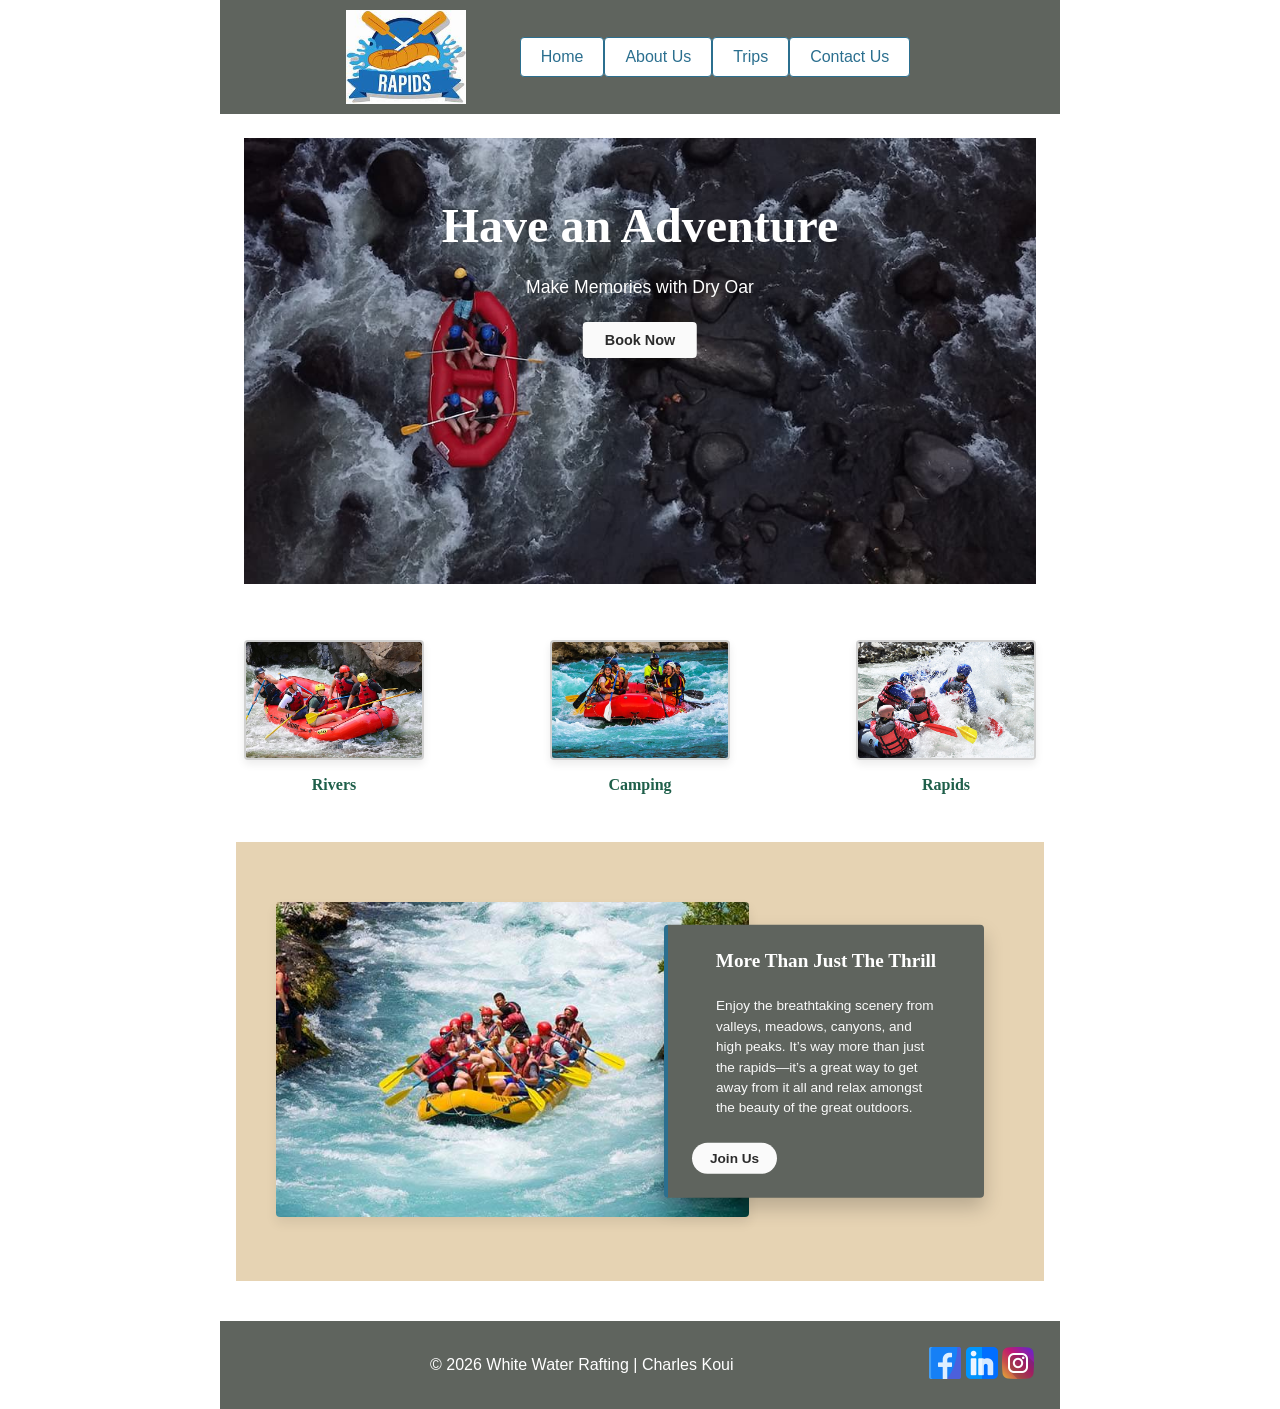
==== wwr/index.html @ e3f069a6 "home page added" ====
<!DOCTYPE html>
<html lang="en">

<head>
    <meta charset="UTF-8">
    <meta name="viewport" content="width=device-width, initial-scale=1.0">
    <title>Home | White Water Rafting</title>

    <meta name="description"
      content="Experience unforgettable white water rafting adventures. Explore rivers, rapids, and camping trips with Dry Oar—where thrill meets breathtaking scenery.">
    <meta name="author" content="Charles Koui">
    <link rel="stylesheet" href="styles/rafting.css">
</head>

<body>

    <header>
        <img src="images/logo.jpeg" alt="White Water Rafting Logo">

        <nav>
            <ul class="navigation">
                <li><a href="index.html">Home</a></li>
                <li><a href="about.html">About Us</a></li>
                <li><a href="trips.html">Trips</a></li>
                <li><a href="contact.html">Contact Us</a></li>
            </ul>
        </nav>
    </header>

    <main>

        <section class="hero hero-home">
            <img src="images/hero.jpg" alt="Group white water rafting through rapids">

            <div class="hero-content">
                <h1>Have an Adventure</h1>
                <p>Make Memories with Dry Oar</p>
                <a href="trips.html" class="btn-primary">Book Now</a>
            </div>
        </section>

        <!-- FEATURES -->
        <section class="features">
            <div class="feature">
                <img src="images/adventure2.jpg" alt="Scenic river">
                <h3>Rivers</h3>
            </div>

            <div class="feature">
                <img src="images/adventure3.jpg" alt="Mountain camping">
                <h3>Camping</h3>
            </div>

            <div class="feature">
                <img src="images/adventure4.jpg" alt="White water rapids">
                <h3>Rapids</h3>
            </div>
        </section>

        <!-- PROMO SECTION -->
        <section class="promo">
            <div class="promo-image">
                <img src="images/adventure5.jpg" alt="Mountain valley scenery">
            </div>

            <div class="promo-card">
                <h2>More Than Just The Thrill</h2>
                <p>
                    Enjoy the breathtaking scenery from valleys, meadows, canyons, and
                    high peaks. It’s way more than just the rapids—it’s a great way to get
                    away from it all and relax amongst the beauty of the great outdoors.
                </p>
                <a href="contact.html" class="btn-secondary">Join Us</a>
            </div>
        </section>


    </main>

    <footer>
        <p>
            © 2026 White Water Rafting | Charles Koui
        </p>

        <nav class="socialmedia">
            <a href="https://facebook.com">
                <img src="images/facebook.png" alt="Facebook">
            </a>
            <a href="https://linkedin.com">
                <img src="images/linkedin.png" alt="LinkedIn">
            </a>
            <a href="https://instagram.com">
                <img src="images/instagram.png" alt="Instagram">
            </a>
        </nav>
    </footer>

</body>

</html>
---- wwr/styles/rafting.css ----
/* ================================
   CSS Variables
   ================================ */
:root {
    /* Fonts */
    --heading-font: "Georgia", "Times New Roman", serif;
    --body-font: "Roboto", "Helvetica Neue", Arial, sans-serif;

    /* Color Scheme */
    --primary-color: #1f5f4a;
    /* Forest Green */
    --secondary-color: #5f645e;
    /* Darker River Stone Grey */
    --accent-color: #2b6f8f;
    /* Darker Sky Blue */

    --background-color: #ffffff;
    --text-color: #2b2b2b;

    /* Neutrals */
    --white: #ffffff;
    --black: #000000;
    --border-light: #cfcfcf;
    --border-medium: #d1d1d1;
    --text-muted: #222222;
    --other-color: #fafafa;

    /* Shadows */
    --shadow-soft: #00000014;
    --shadow-medium: #00000033;
    --shadow-hard: #00000026;
}

/* ================================
   CSS Reset (Box Model)
   ================================ */
* {
    margin: 0;
    padding: 0;
    box-sizing: border-box;
}

/* ================================
   Global Styles
   ================================ */
body {
    font-family: var(--body-font);
    color: var(--text-color);
    background-color: var(--background-color);
}

/* ================================
   Page Width & Centering
   ================================ */
header,
main,
footer {
    width: 840px;
    margin: 0 auto;
}

/* ================================
   Headings
   ================================ */
h1,
h2 {
    font-family: var(--heading-font);
}

/* ================================
   Basic Spacing
   ================================ */
nav,
p,
section,
article {
    margin: 16px;
    padding: 8px;
}

header {
    display: grid;
    grid-template-columns: auto auto;
    justify-content: center;
    align-items: center;
    color: var(--background-color);
    background-color: var(--secondary-color);
    padding: 10px;
    gap: 30px;
}

header img {
    width: 120px;
    height: auto;
}

.navigation {
    display: flex;
    list-style: none;
    margin: 0;
    padding: 0;
}

.navigation a {
    display: block;
    padding: 10px 20px;
    text-decoration: none;
    color: var(--accent-color);
    background-color: var(--background-color);
    border: 1px solid var(--accent-color);
    border-radius: 4px;
    transition: background-color 0.3s;
}

.navigation a:hover {
    background-color: var(--primary-color);
    color: var(--white);
}

.history {
    margin: 40px 16px;
}

section h2 {
    text-align: center;
    margin-bottom: 20px;
    font-size: 2em;
}

.history-content {
    display: grid;
    grid-template-columns: 1fr 1fr 1fr;
    gap: 20px;
    align-items: center;
}

.history-content p {
    margin: 0;
    line-height: 1.6;
}

.history-content img {
    grid-column: 2;
    grid-row: 1 / 3;
    width: 100%;
    height: auto;
    border-radius: 8px;
    box-shadow: 0 4px 8px var(--shadow-medium);
}

/* Adventures Section Layout */
.adventures {
    margin: 40px 16px;
}

.adventures h2 {
    text-align: center;
    margin-bottom: 20px;
    font-size: 2em;
}

.adventure-gallery {
    display: flex;
    justify-content: space-between;
    gap: 10px;
}

.adventure-gallery figure {
    flex: 1;
    margin: 0;
    text-align: center;
}

.adventure-gallery img {
    width: 100%;
    height: 150px;
    object-fit: cover;
    border-radius: 8px;
    box-shadow: 0 2px 6px var(--shadow-hard);
}

.adventure-gallery figcaption {
    margin-top: 8px;
    font-size: 0.9em;
    color: var(--primary-color);
    font-weight: bold;
}

/* ================================
   Footer Social Media Links
   ================================ */
.socialmedia a {
    text-decoration: none;
}

.socialmedia img {
    width: 32px;
    height: auto;
}

/* ================================
   Hero Section
   ================================ */
.hero {
    position: relative;
}

.hero img {
    display: block;
    width: 100%;
    height: auto;
}

.hero-about h1 {
    position: absolute;
    top: 20px;
    width: 100%;
    padding: 16px;
    text-align: center;
    background-color: var(--accent-color);
    color: var(--white);
    opacity: 0.85;
}

.hero-about article {
    position: absolute;
    bottom: 32px;
    left: 50%;
    transform: translateX(-50%);
    width: 85%;
    padding: 16px;
    background-color: var(--secondary-color);
    color: var(--background-color);
    border-radius: 4px;
    display: flex;
    gap: 16px;
    align-items: center;
}

.hero-about article img {
    width: 125px;
    border: 2px solid var(--background-color);
    box-shadow: 0 2px 6px var(--shadow-medium);
}

.hero-home .hero-content {
    position: absolute;
    top: 32%;
    left: 50%;
    transform: translate(-50%, -50%);
    text-align: center;
    color: var(--white);
}

.hero-home h1 {
    font-family: var(--heading-font);
    font-size: 3em;
    margin-bottom: 10px;
    text-shadow: 0 4px 10px var(--shadow-hard);
}

.hero-home p {
    font-size: 1.1em;
    margin-bottom: 16px;
    text-shadow: 0 2px 6px var(--shadow-medium);
}

/* Footer Styles */
footer {
    display: flex;
    justify-content: space-between;
    align-items: center;
    background-color: var(--secondary-color);
    color: var(--white);
    padding: 2px;
    margin-top: 40px;
}

footer p {
    text-align: center;
    margin-left: 200px;

}

/* ================================
   Contact Page – Main Content
   ================================ */

.contact-info {
    text-align: center;
    margin: 32px 16px 16px;
}

.contact-info h1 {
    position: static;
    background: none;
    padding: 0;
    margin-bottom: 8px;
    font-size: 2.5em;
    color: var(--black);
}

.company-details address {
    font-style: normal;
    line-height: 1.5;
    font-size: 1em;
}

.company-details a {
    color: var(--primary-color);
    text-decoration: none;
}

/* Layout */
.contact-layout {
    display: grid;
    grid-template-columns: 1fr 1.2fr;
    gap: 24px;
    margin: 32px 16px;
    align-items: start;
}

/* Map */
.map-container {
    display: flex;
    justify-content: center;
}

.map-container iframe {
    max-width: 320px;
    height: 260px;
    border-radius: 4px;
}

/* Form */
.contact-form {
    background-color: var(--background-color);
    padding: 24px;
    border-radius: 10px;
    border: 1px solid var(--border-light);
    box-shadow: 0 10px 25px var(--shadow-soft);
}

.contact-form fieldset {
    border: 1px solid var(--border-medium);
    border-radius: 6px;
    padding: 16px 18px;
    margin-bottom: 18px;
}

.contact-form legend {
    font-size: 1.1em;
    font-weight: 600;
    padding: 0 10px;
    color: var(--text-muted);
}

/* Name / Email */
.contact-form fieldset.column1 {
    display: grid;
    grid-template-columns: 110px 1fr;
    gap: 10px 14px;
    align-items: center;
}

/* Message Purpose */
.contact-form fieldset.column2 {
    display: grid;
    grid-template-columns: 140px 1fr;
    align-items: start;
}

.contact-form fieldset.column2 legend {
    grid-column: 1 / -1;
}

.contact-form fieldset.column2 label {
    grid-column: 2;
    display: flex;
    align-items: center;
    gap: 8px;
    margin-bottom: 8px;
    font-size: 0.95em;
}

/* Inputs */
.contact-form input[type="text"],
.contact-form input[type="email"],
.contact-form textarea {
    width: 100%;
    padding: 10px 12px;
    font-size: 0.95em;
    border-radius: 6px;
    border: 1px solid var(--border-light);
    background-color: var(--light-gray);
}

.contact-form textarea {
    min-height: 120px;
    resize: vertical;
}

/* Radio & Checkbox */
.contact-form input[type="radio"],
.contact-form input[type="checkbox"] {
    width: 18px;
    height: 18px;
    accent-color: var(--accent-color);
}

/* Newsletter */
.contact-form fieldset:last-of-type label {
    display: flex;
    align-items: center;
    gap: 10px;
    font-size: 0.9em;
}

/* Button */
.contact-form button {
    width: 100%;
    padding: 14px;
    margin-top: 10px;
    font-size: 1.05em;
    font-weight: 600;
    color: var(--white);
    background-color: var(--primary-color);
    border: none;
    border-radius: 8px;
    cursor: pointer;
    transition: transform 0.2s ease, box-shadow 0.2s ease;
}

.contact-form button:hover {
    background-color: var(--accent-color);
    transform: translateY(-2px);
    box-shadow: 0 8px 16px var(--shadow-medium);
}

.contact-form button:focus-visible {
    outline: 3px solid var(--accent-color);
    outline-offset: 3px;
}

/* Employees */
.employees {
    margin: 40px 16px;
}

.employees h2 {
    text-align: center;
    margin-bottom: 24px;
}

.employee-profiles {
    display: flex;
    justify-content: space-between;
    gap: 20px;
}

.employee-profiles img {
    width: 140px;
    height: 140px;
    border-radius: 4px;
}

.btn-primary {
    display: inline-block;
    padding: 10px 22px;
    background-color: var(--other-color);
    color: var(--text-color);
    text-decoration: none;
    border-radius: 4px;
    font-size: 0.9em;
    font-weight: 600;
    transition: transform 0.2s ease, box-shadow 0.2s ease;
}

.btn-primary:hover {
    transform: translateY(-2px);
    box-shadow: 0 6px 12px var(--shadow-medium);
}

/* ==============================
   FEATURES SECTION
   ============================== */
.features {
    display: flex;
    justify-content: space-between;
    margin: 40px 16px;
    text-align: center;
    overflow: hidden;
}

.feature img {
    width: 180px;
    height: 120px;
    object-fit: cover;
    border-radius: 4px;
    border: 2px solid var(--border-medium);
    box-shadow: 0 4px 8px var(--shadow-soft);
    transition: transform 0.35s ease, box-shadow 0.35s ease;
}

.feature h3 {
    margin-top: 12px;
    font-size: 1em;
    color: var(--primary-color);
    font-family: var(--heading-font);
}

.feature:hover img {
    transform: scale(1.08);
    box-shadow: 0 12px 24px var(--shadow-medium);
}

/* ==============================
   PROMO SECTION
   ============================== */
.promo {
    position: relative;
    background-color: #e6d3b3;
    /* matches reference */
    padding: 60px 40px;
    margin: 40px 16px;
}

/* Image container */
.promo-image img {
    width: 65%;
    border-radius: 4px;
    box-shadow: 0 6px 12px var(--shadow-soft);
}

/* Overlapping card */
.promo-card {
    position: absolute;
    top: 50%;
    right: 60px;
    transform: translateY(-50%);
    width: 320px;

    background-color: var(--secondary-color);
    color: var(--white);
    padding: 24px;
    border-radius: 4px;

    box-shadow: 0 10px 20px var(--shadow-medium);
    border-left: 4px solid var(--accent-color);
}

/* Text */
.promo-card h2 {
    font-family: var(--heading-font);
    font-size: 1.2em;
    margin-bottom: 12px;
    line-height: 1.2;
}

.promo-card p {
    font-size: 0.85em;
    margin-bottom: 16px;
    line-height: 1.5;
    color: var(--other-color);
}

/* Button */
.btn-secondary {
    display: inline-block;
    padding: 8px 18px;
    background-color: var(--other-color);
    color: var(--text-color);
    text-decoration: none;
    border-radius: 20px;
    font-size: 0.85em;
    font-weight: 600;

    transition: transform 0.2s ease, box-shadow 0.2s ease;
}

.promo-card .btn-secondary:hover {
    transform: translateY(-2px);
    box-shadow: 0 6px 12px var(--shadow-soft);
}
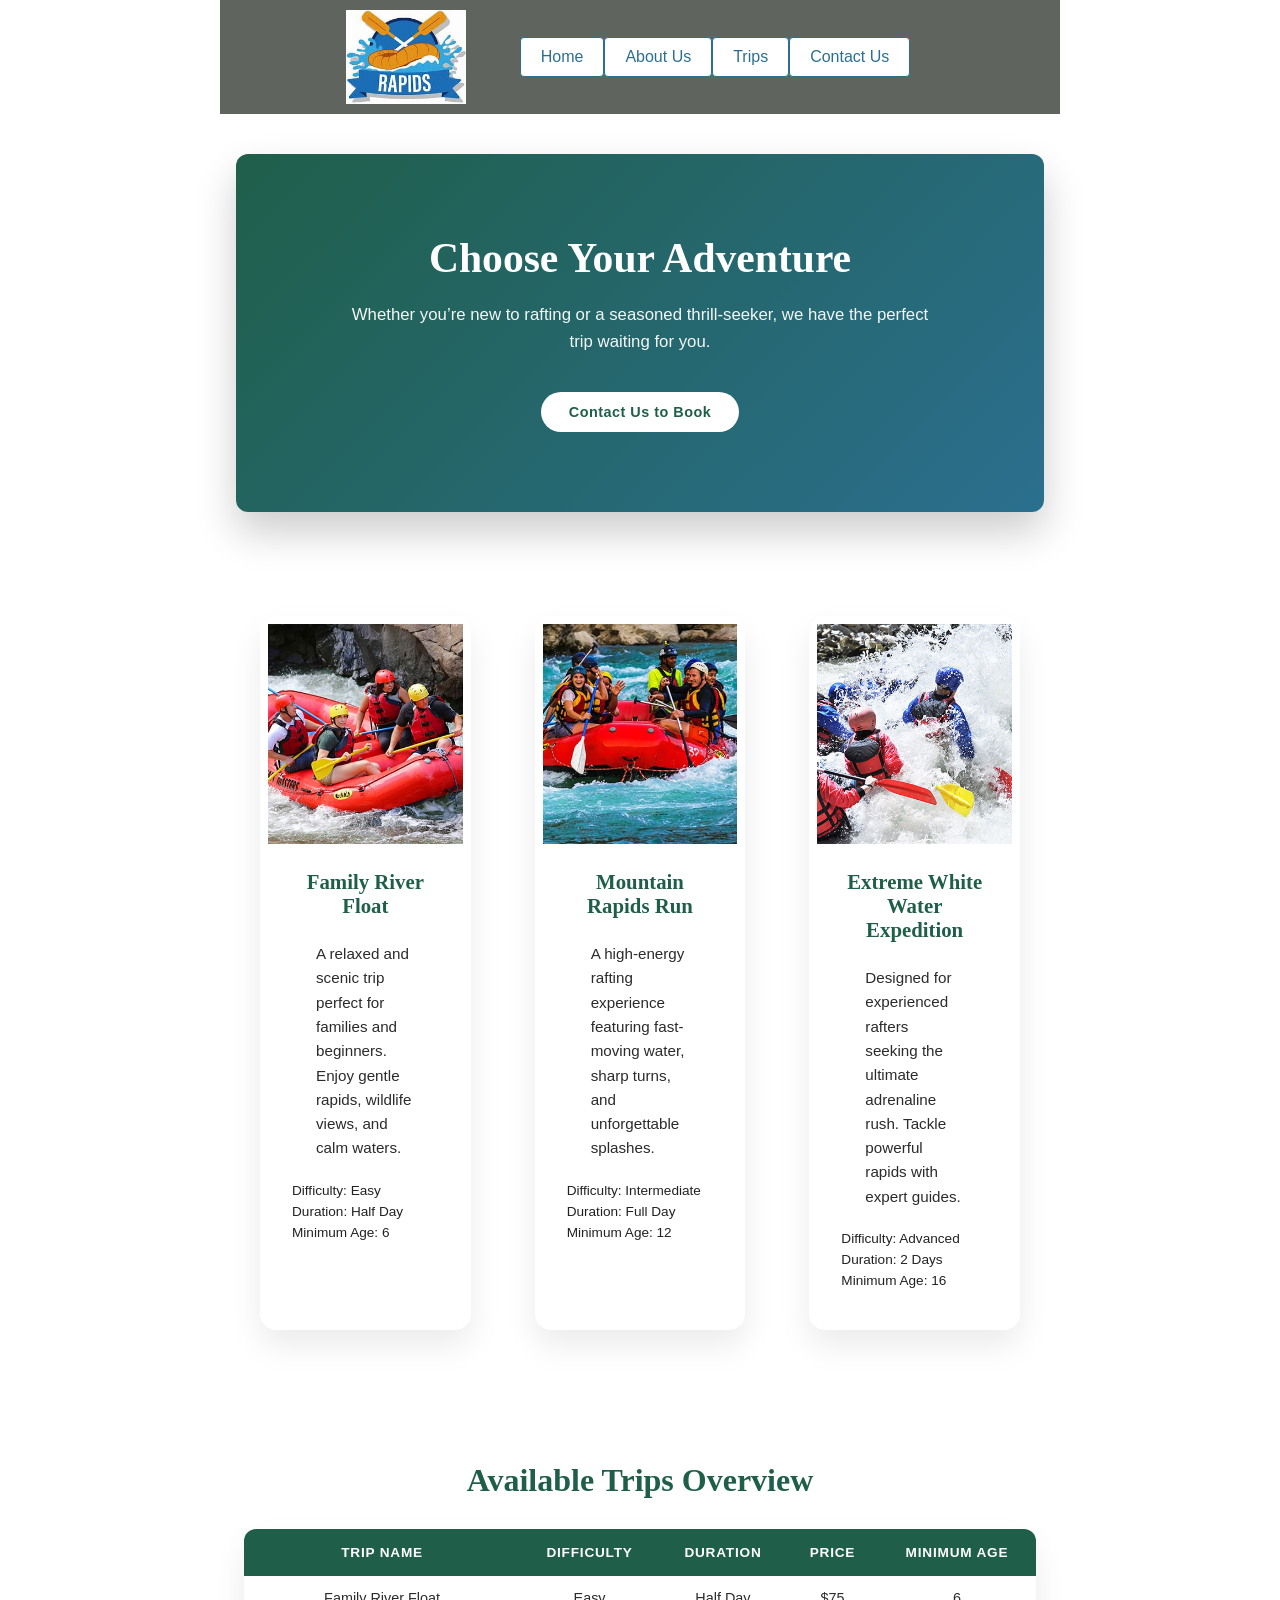
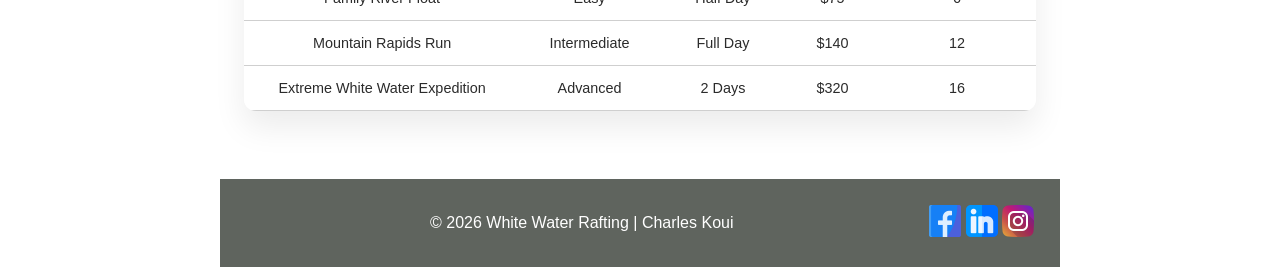
==== commit bf681580: "trips page added" ====
--- a/wwr/index.html
+++ b/wwr/index.html
@@ -4,10 +4,10 @@
 <head>
     <meta charset="UTF-8">
     <meta name="viewport" content="width=device-width, initial-scale=1.0">
-    <title>Home | White Water Rafting</title>
+    <title>Trips | White Water Rafting</title>
 
     <meta name="description"
-      content="Experience unforgettable white water rafting adventures. Explore rivers, rapids, and camping trips with Dry Oar—where thrill meets breathtaking scenery.">
+      content="Explore our white water rafting trips—from beginner-friendly rivers to adrenaline-filled rapids. Find trip details, pricing, and available adventures.">
     <meta name="author" content="Charles Koui">
     <link rel="stylesheet" href="styles/rafting.css">
 </head>
@@ -29,51 +29,108 @@
 
     <main>
 
-        <section class="hero hero-home">
-            <img src="images/hero.jpg" alt="Group white water rafting through rapids">
-
-            <div class="hero-content">
-                <h1>Have an Adventure</h1>
-                <p>Make Memories with Dry Oar</p>
-                <a href="trips.html" class="btn-primary">Book Now</a>
-            </div>
+        <!-- CALL TO ACTION -->
+        <section class="trips-cta">
+            <h1>Choose Your Adventure</h1>
+            <p>
+                Whether you’re new to rafting or a seasoned thrill-seeker, we have the perfect
+                trip waiting for you.
+            </p>
+            <a href="contact.html" class="btn-primary">Contact Us to Book</a>
         </section>
 
-        <!-- FEATURES -->
-        <section class="features">
-            <div class="feature">
-                <img src="images/adventure2.jpg" alt="Scenic river">
-                <h3>Rivers</h3>
-            </div>
+        <!-- TRIP DESCRIPTIONS -->
+        <section class="trip-cards">
 
-            <div class="feature">
-                <img src="images/adventure3.jpg" alt="Mountain camping">
-                <h3>Camping</h3>
-            </div>
+            <article class="trip-card">
+                <img src="images/adventure2.jpg" alt="Calm river rafting trip">
+                <div class="trip-info">
+                    <h2>Family River Float</h2>
+                    <p>
+                        A relaxed and scenic trip perfect for families and beginners.
+                        Enjoy gentle rapids, wildlife views, and calm waters.
+                    </p>
+                    <ul>
+                        <li>Difficulty: Easy</li>
+                        <li>Duration: Half Day</li>
+                        <li>Minimum Age: 6</li>
+                    </ul>
+                </div>
+            </article>
 
-            <div class="feature">
-                <img src="images/adventure4.jpg" alt="White water rapids">
-                <h3>Rapids</h3>
-            </div>
+            <article class="trip-card">
+                <img src="images/adventure3.jpg" alt="Mountain rafting adventure">
+                <div class="trip-info">
+                    <h2>Mountain Rapids Run</h2>
+                    <p>
+                        A high-energy rafting experience featuring fast-moving water,
+                        sharp turns, and unforgettable splashes.
+                    </p>
+                    <ul>
+                        <li>Difficulty: Intermediate</li>
+                        <li>Duration: Full Day</li>
+                        <li>Minimum Age: 12</li>
+                    </ul>
+                </div>
+            </article>
+
+            <article class="trip-card">
+                <img src="images/adventure4.jpg" alt="Extreme white water rafting">
+                <div class="trip-info">
+                    <h2>Extreme White Water Expedition</h2>
+                    <p>
+                        Designed for experienced rafters seeking the ultimate adrenaline rush.
+                        Tackle powerful rapids with expert guides.
+                    </p>
+                    <ul>
+                        <li>Difficulty: Advanced</li>
+                        <li>Duration: 2 Days</li>
+                        <li>Minimum Age: 16</li>
+                    </ul>
+                </div>
+            </article>
+
         </section>
 
-        <!-- PROMO SECTION -->
-        <section class="promo">
-            <div class="promo-image">
-                <img src="images/adventure5.jpg" alt="Mountain valley scenery">
-            </div>
+        <!-- TRIPS TABLE -->
+        <section class="trip-table-section">
+            <h2>Available Trips Overview</h2>
 
-            <div class="promo-card">
-                <h2>More Than Just The Thrill</h2>
-                <p>
-                    Enjoy the breathtaking scenery from valleys, meadows, canyons, and
-                    high peaks. It’s way more than just the rapids—it’s a great way to get
-                    away from it all and relax amongst the beauty of the great outdoors.
-                </p>
-                <a href="contact.html" class="btn-secondary">Join Us</a>
-            </div>
+            <table class="trips-table">
+                <thead>
+                    <tr>
+                        <th>Trip Name</th>
+                        <th>Difficulty</th>
+                        <th>Duration</th>
+                        <th>Price</th>
+                        <th>Minimum Age</th>
+                    </tr>
+                </thead>
+                <tbody>
+                    <tr>
+                        <td>Family River Float</td>
+                        <td>Easy</td>
+                        <td>Half Day</td>
+                        <td>$75</td>
+                        <td>6</td>
+                    </tr>
+                    <tr>
+                        <td>Mountain Rapids Run</td>
+                        <td>Intermediate</td>
+                        <td>Full Day</td>
+                        <td>$140</td>
+                        <td>12</td>
+                    </tr>
+                    <tr>
+                        <td>Extreme White Water Expedition</td>
+                        <td>Advanced</td>
+                        <td>2 Days</td>
+                        <td>$320</td>
+                        <td>16</td>
+                    </tr>
+                </tbody>
+            </table>
         </section>
-
 
     </main>
 
--- a/wwr/styles/rafting.css
+++ b/wwr/styles/rafting.css
@@ -29,6 +29,9 @@
     --shadow-soft: #00000014;
     --shadow-medium: #00000033;
     --shadow-hard: #00000026;
+
+    --gradient-1: rgba(43, 111, 143, 0.55);
+    --gradient-2: rgba(43, 111, 143, 0);
 }
 
 /* ================================
@@ -581,4 +584,176 @@
 .promo-card .btn-secondary:hover {
     transform: translateY(-2px);
     box-shadow: 0 6px 12px var(--shadow-soft);
+}
+
+/* ==============================
+   TRIPS PAGE 
+   ============================== */
+
+.trips-cta {
+    background: linear-gradient(135deg,
+            var(--primary-color),
+            var(--accent-color));
+    color: var(--white);
+    text-align: center;
+    padding: 80px 40px;
+    margin: 40px 16px;
+    border-radius: 12px;
+    box-shadow: 0 20px 40px var(--shadow-medium);
+}
+
+.trips-cta h1 {
+    font-family: var(--heading-font);
+    font-size: 2.6em;
+    margin-bottom: 12px;
+}
+
+.trips-cta p {
+    max-width: 600px;
+    margin: 0 auto 28px;
+    font-size: 1.05em;
+    line-height: 1.6;
+    opacity: 0.95;
+}
+
+.trips-cta .btn-primary {
+    background-color: var(--white);
+    color: var(--primary-color);
+    padding: 12px 28px;
+    border-radius: 30px;
+    font-weight: 700;
+    letter-spacing: 0.5px;
+    transition: transform 0.25s ease, box-shadow 0.25s ease;
+}
+
+.trips-cta .btn-primary:hover {
+    transform: translateY(-4px);
+    box-shadow: 0 10px 20px var(--shadow-hard);
+}
+
+/* ---------- TRIP CARDS ---------- */
+.trip-cards {
+    display: grid;
+    grid-template-columns: repeat(3, 1fr);
+    gap: 32px;
+    margin: 80px 16px;
+}
+
+.trip-card {
+    position: relative;
+    background-color: var(--white);
+    border-radius: 16px;
+    overflow: hidden;
+    box-shadow: 0 16px 32px var(--shadow-soft);
+    transition: transform 0.35s ease, box-shadow 0.35s ease;
+}
+
+.trip-card::before {
+    content: "";
+    position: absolute;
+    inset: 0;
+    background: linear-gradient(to top,
+            var(--gradient-1),
+            var(--gradient-2));
+    opacity: 0;
+    transition: opacity 0.35s ease;
+}
+
+.trip-card:hover {
+    transform: translateY(-10px);
+    box-shadow: 0 30px 60px var(--shadow-medium);
+}
+
+.trip-card:hover::before {
+    opacity: 1;
+}
+
+.trip-card img {
+    width: 100%;
+    height: 220px;
+    object-fit: cover;
+    transition: transform 0.5s ease;
+}
+
+.trip-card:hover img {
+    transform: scale(1.08);
+}
+
+.trip-info {
+    padding: 22px 24px 28px;
+}
+
+.trip-info h2 {
+    font-family: var(--heading-font);
+    font-size: 1.3em;
+    margin-bottom: 10px;
+    color: var(--primary-color);
+}
+
+.trip-info p {
+    font-size: 0.95em;
+    line-height: 1.6;
+    margin-bottom: 14px;
+    color: var(--text-color);
+}
+
+.trip-info ul {
+    list-style: none;
+    padding: 0;
+    margin: 0;
+    font-size: 0.85em;
+    color: var(--text-muted);
+}
+
+.trip-info li {
+    margin-bottom: 6px;
+}
+
+/* ---------- TRIPS TABLE ---------- */
+.trip-table-section {
+    margin: 100px 16px 60px;
+}
+
+.trip-table-section h2 {
+    text-align: center;
+    font-family: var(--heading-font);
+    font-size: 2em;
+    margin-bottom: 30px;
+    color: var(--primary-color);
+}
+
+.trips-table {
+    width: 100%;
+    border-collapse: collapse;
+    border-radius: 12px;
+    overflow: hidden;
+    box-shadow: 0 16px 32px var(--shadow-soft);
+}
+
+.trips-table thead {
+    background-color: var(--primary-color);
+}
+
+.trips-table th {
+    padding: 16px;
+    color: var(--white);
+    font-size: 0.85em;
+    text-transform: uppercase;
+    letter-spacing: 0.8px;
+}
+
+.trips-table td {
+    padding: 14px;
+    text-align: center;
+    font-size: 0.9em;
+    border-bottom: 1px solid var(--border-light);
+}
+
+.trips-table tbody tr {
+    background-color: var(--white);
+    transition: background-color 0.2s ease;
+}
+
+.trips-table tbody tr:hover {
+    background-color: var(--other-color);
 }
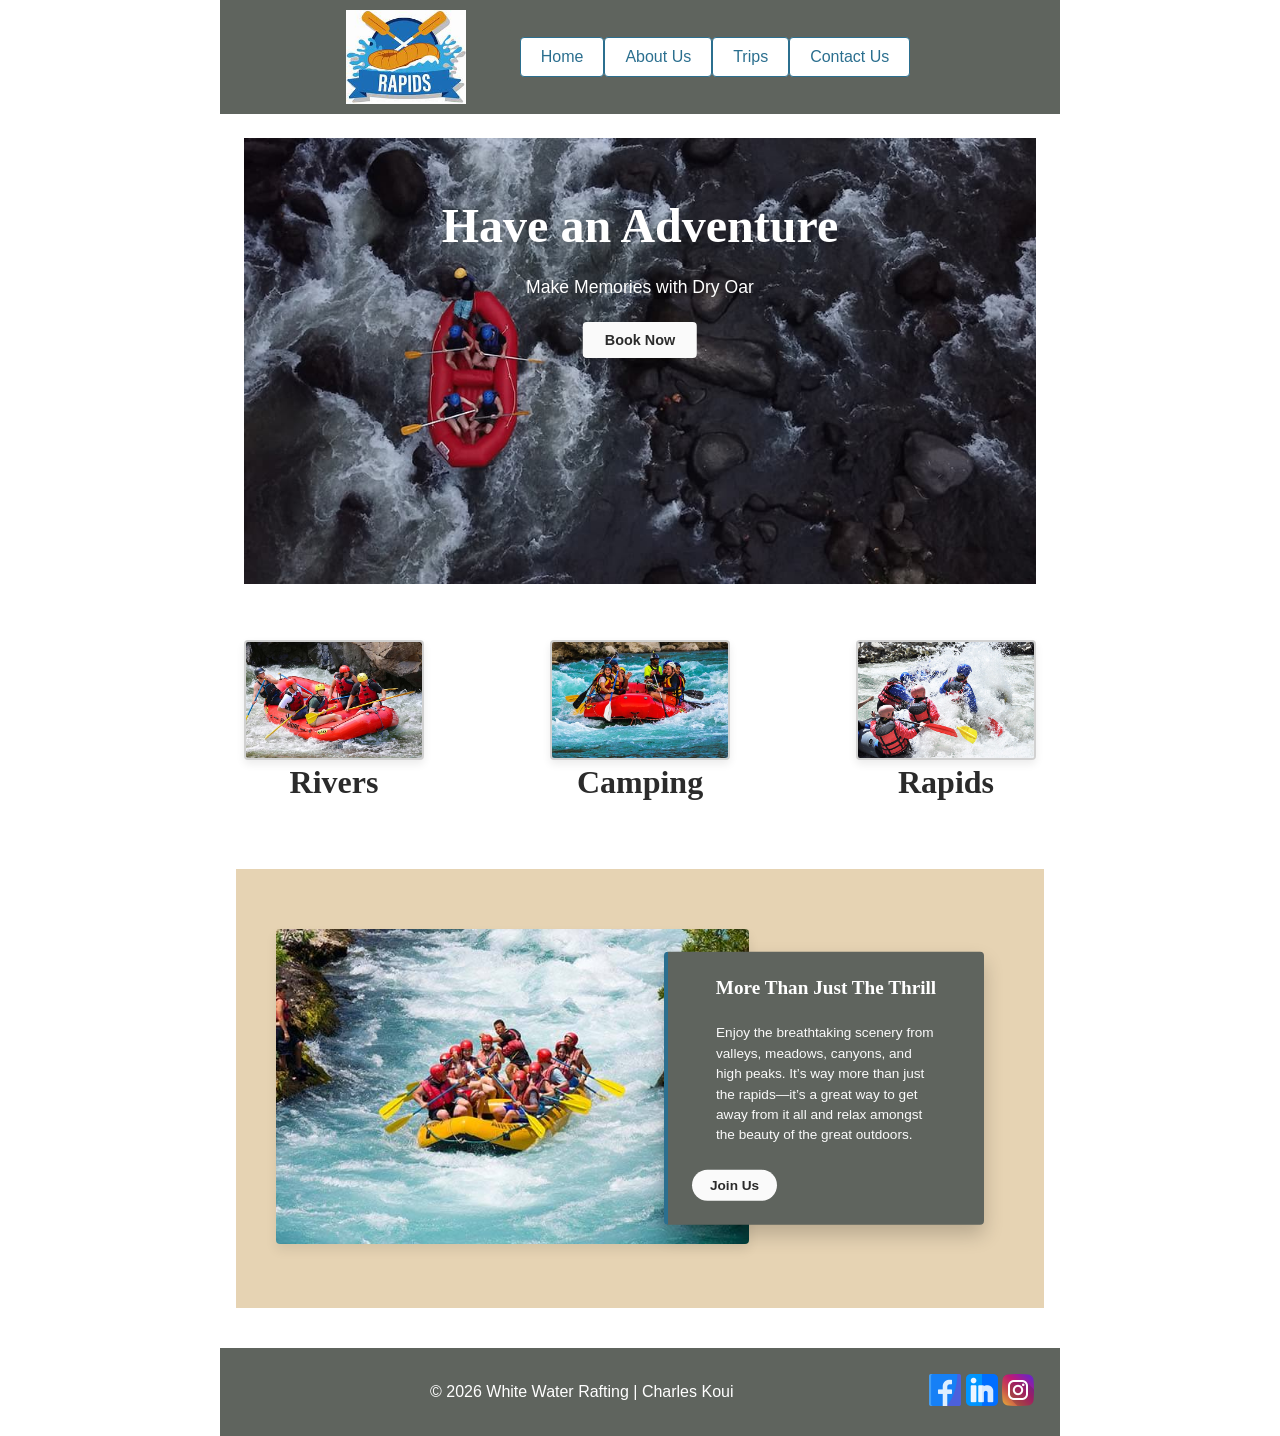
==== commit 94f37bc1: "update" ====
--- a/wwr/index.html
+++ b/wwr/index.html
@@ -4,10 +4,10 @@
 <head>
     <meta charset="UTF-8">
     <meta name="viewport" content="width=device-width, initial-scale=1.0">
-    <title>Trips | White Water Rafting</title>
+    <title>Home | White Water Rafting</title>
 
     <meta name="description"
-      content="Explore our white water rafting trips—from beginner-friendly rivers to adrenaline-filled rapids. Find trip details, pricing, and available adventures.">
+      content="Experience unforgettable white water rafting adventures. Explore rivers, rapids, and camping trips with Dry Oar—where thrill meets breathtaking scenery.">
     <meta name="author" content="Charles Koui">
     <link rel="stylesheet" href="styles/rafting.css">
 </head>
@@ -29,108 +29,51 @@
 
     <main>
 
-        <!-- CALL TO ACTION -->
-        <section class="trips-cta">
-            <h1>Choose Your Adventure</h1>
-            <p>
-                Whether you’re new to rafting or a seasoned thrill-seeker, we have the perfect
-                trip waiting for you.
-            </p>
-            <a href="contact.html" class="btn-primary">Contact Us to Book</a>
+        <section class="hero hero-home">
+            <img src="images/hero.jpg" alt="Group white water rafting through rapids">
+
+            <div class="hero-content">
+                <h1>Have an Adventure</h1>
+                <p>Make Memories with Dry Oar</p>
+                <a href="contact.html" class="btn-primary">Book Now</a>
+            </div>
         </section>
 
-        <!-- TRIP DESCRIPTIONS -->
-        <section class="trip-cards">
+        <!-- FEATURES -->
+        <section class="features">
+            <div class="feature">
+                <img src="images/adventure2.jpg" alt="Scenic river">
+                <h2>Rivers</h2>
+            </div>
 
-            <article class="trip-card">
-                <img src="images/adventure2.jpg" alt="Calm river rafting trip">
-                <div class="trip-info">
-                    <h2>Family River Float</h2>
-                    <p>
-                        A relaxed and scenic trip perfect for families and beginners.
-                        Enjoy gentle rapids, wildlife views, and calm waters.
-                    </p>
-                    <ul>
-                        <li>Difficulty: Easy</li>
-                        <li>Duration: Half Day</li>
-                        <li>Minimum Age: 6</li>
-                    </ul>
-                </div>
-            </article>
+            <div class="feature">
+                <img src="images/adventure3.jpg" alt="Mountain camping">
+                <h2>Camping</h2>
+            </div>
 
-            <article class="trip-card">
-                <img src="images/adventure3.jpg" alt="Mountain rafting adventure">
-                <div class="trip-info">
-                    <h2>Mountain Rapids Run</h2>
-                    <p>
-                        A high-energy rafting experience featuring fast-moving water,
-                        sharp turns, and unforgettable splashes.
-                    </p>
-                    <ul>
-                        <li>Difficulty: Intermediate</li>
-                        <li>Duration: Full Day</li>
-                        <li>Minimum Age: 12</li>
-                    </ul>
-                </div>
-            </article>
-
-            <article class="trip-card">
-                <img src="images/adventure4.jpg" alt="Extreme white water rafting">
-                <div class="trip-info">
-                    <h2>Extreme White Water Expedition</h2>
-                    <p>
-                        Designed for experienced rafters seeking the ultimate adrenaline rush.
-                        Tackle powerful rapids with expert guides.
-                    </p>
-                    <ul>
-                        <li>Difficulty: Advanced</li>
-                        <li>Duration: 2 Days</li>
-                        <li>Minimum Age: 16</li>
-                    </ul>
-                </div>
-            </article>
-
+            <div class="feature">
+                <img src="images/adventure4.jpg" alt="White water rapids">
+                <h2>Rapids</h2>
+            </div>
         </section>
 
-        <!-- TRIPS TABLE -->
-        <section class="trip-table-section">
-            <h2>Available Trips Overview</h2>
+        <!-- PROMO SECTION -->
+        <section class="promo">
+            <div class="promo-image">
+                <img src="images/adventure5.jpg" alt="Mountain valley scenery">
+            </div>
 
-            <table class="trips-table">
-                <thead>
-                    <tr>
-                        <th>Trip Name</th>
-                        <th>Difficulty</th>
-                        <th>Duration</th>
-                        <th>Price</th>
-                        <th>Minimum Age</th>
-                    </tr>
-                </thead>
-                <tbody>
-                    <tr>
-                        <td>Family River Float</td>
-                        <td>Easy</td>
-                        <td>Half Day</td>
-                        <td>$75</td>
-                        <td>6</td>
-                    </tr>
-                    <tr>
-                        <td>Mountain Rapids Run</td>
-                        <td>Intermediate</td>
-                        <td>Full Day</td>
-                        <td>$140</td>
-                        <td>12</td>
-                    </tr>
-                    <tr>
-                        <td>Extreme White Water Expedition</td>
-                        <td>Advanced</td>
-                        <td>2 Days</td>
-                        <td>$320</td>
-                        <td>16</td>
-                    </tr>
-                </tbody>
-            </table>
+            <div class="promo-card">
+                <h2>More Than Just The Thrill</h2>
+                <p>
+                    Enjoy the breathtaking scenery from valleys, meadows, canyons, and
+                    high peaks. It’s way more than just the rapids—it’s a great way to get
+                    away from it all and relax amongst the beauty of the great outdoors.
+                </p>
+                <a href="contact.html" class="btn-secondary">Join Us</a>
+            </div>
         </section>
+
 
     </main>
 
--- a/wwr/styles/rafting.css
+++ b/wwr/styles/rafting.css
@@ -632,11 +632,18 @@
 }
 
 /* ---------- TRIP CARDS ---------- */
+
 .trip-cards {
     display: grid;
     grid-template-columns: repeat(3, 1fr);
     gap: 32px;
     margin: 80px 16px;
+}
+
+.trip-cards h2 {
+    grid-column: 1 / -1;
+    text-align: center;
+    margin-bottom: 2rem;
 }
 
 .trip-card {
